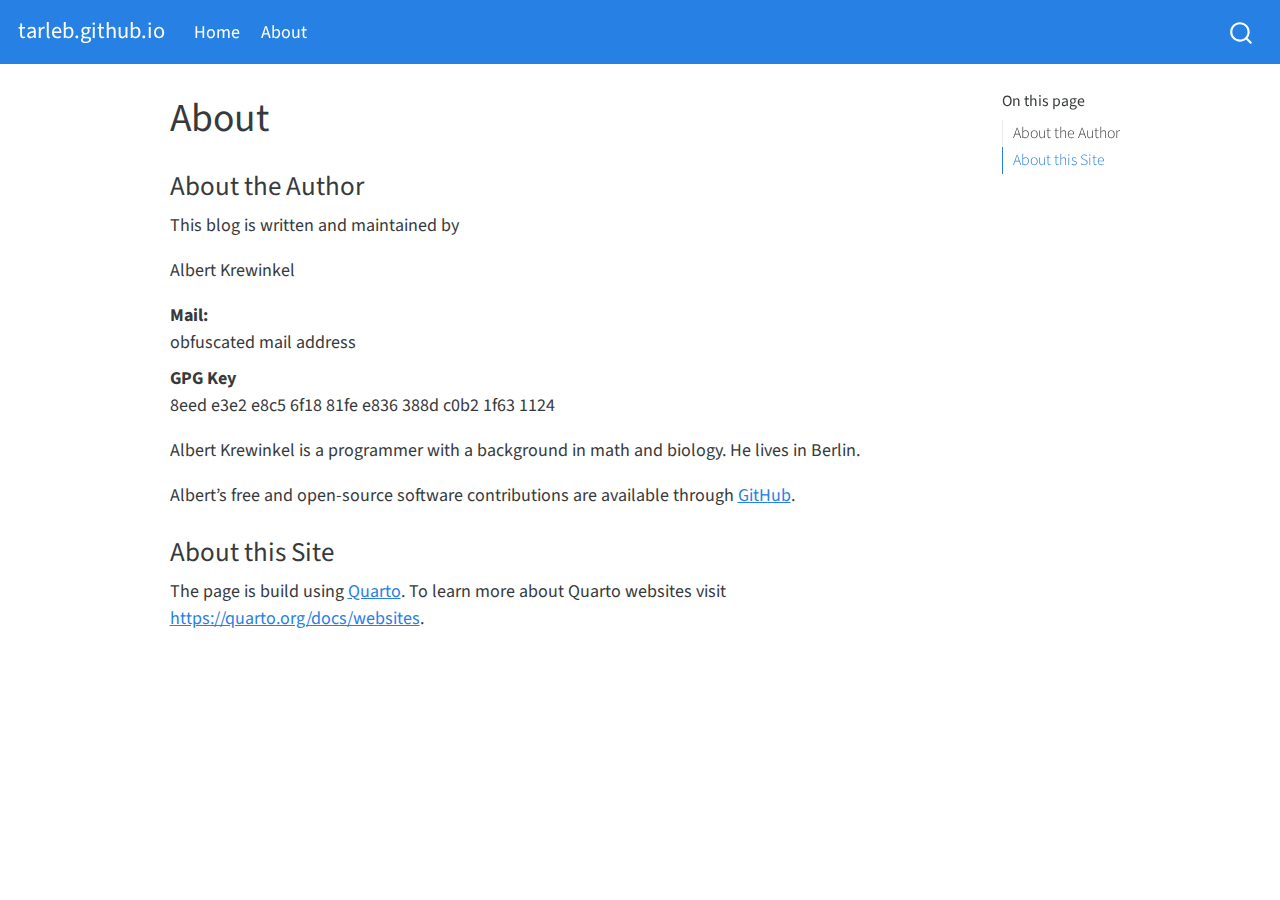
==== about.html @ f4947984 "Built site for gh-pages" ====
<!DOCTYPE html>
<html xmlns="http://www.w3.org/1999/xhtml" lang="en" xml:lang="en"><head>

<meta charset="utf-8">
<meta name="generator" content="quarto-99.9.9">

<meta name="viewport" content="width=device-width, initial-scale=1.0, user-scalable=yes">


<title>tarleb.github.io - About</title>
<style>
code{white-space: pre-wrap;}
span.smallcaps{font-variant: small-caps;}
span.underline{text-decoration: underline;}
div.column{display: inline-block; vertical-align: top; width: 50%;}
div.hanging-indent{margin-left: 1.5em; text-indent: -1.5em;}
ul.task-list{list-style: none;}
</style>


<script src="site_libs/quarto-nav/quarto-nav.js"></script>
<script src="site_libs/quarto-nav/headroom.min.js"></script>
<script src="site_libs/clipboard/clipboard.min.js"></script>
<script src="site_libs/quarto-search/autocomplete.umd.js"></script>
<script src="site_libs/quarto-search/fuse.min.js"></script>
<script src="site_libs/quarto-search/quarto-search.js"></script>
<meta name="quarto:offset" content="./">
<script src="site_libs/quarto-html/quarto.js"></script>
<script src="site_libs/quarto-html/popper.min.js"></script>
<script src="site_libs/quarto-html/tippy.umd.min.js"></script>
<script src="site_libs/quarto-html/anchor.min.js"></script>
<link href="site_libs/quarto-html/tippy.css" rel="stylesheet">
<link href="site_libs/quarto-html/quarto-syntax-highlighting.css" rel="stylesheet" id="quarto-text-highlighting-styles">
<script src="site_libs/bootstrap/bootstrap.min.js"></script>
<link href="site_libs/bootstrap/bootstrap-icons.css" rel="stylesheet">
<link href="site_libs/bootstrap/bootstrap.min.css" rel="stylesheet" id="quarto-bootstrap" data-mode="light">
<script id="quarto-search-options" type="application/json">{
  "location": "navbar",
  "copy-button": false,
  "collapse-after": 3,
  "panel-placement": "end",
  "type": "overlay",
  "limit": 20,
  "language": {
    "search-no-results-text": "No results",
    "search-matching-documents-text": "matching documents",
    "search-copy-link-title": "Copy link to search",
    "search-hide-matches-text": "Hide additional matches",
    "search-more-match-text": "more match in this document",
    "search-more-matches-text": "more matches in this document",
    "search-clear-button-title": "Clear",
    "search-detached-cancel-button-title": "Cancel",
    "search-submit-button-title": "Submit"
  }
}</script>


<link rel="stylesheet" href="styles.css">
</head>

<body class="nav-fixed">

<div id="quarto-search-results"></div>
  <header id="quarto-header" class="headroom fixed-top">
    <nav class="navbar navbar-expand-lg navbar-dark ">
      <div class="navbar-container container-fluid">
      <a class="navbar-brand" href="./index.html">
    <span class="navbar-title">tarleb.github.io</span>
  </a>
          <button class="navbar-toggler" type="button" data-bs-toggle="collapse" data-bs-target="#navbarCollapse" aria-controls="navbarCollapse" aria-expanded="false" aria-label="Toggle navigation" onclick="if (window.quartoToggleHeadroom) { window.quartoToggleHeadroom(); }">
  <span class="navbar-toggler-icon"></span>
</button>
          <div class="collapse navbar-collapse" id="navbarCollapse">
            <ul class="navbar-nav navbar-nav-scroll me-auto">
  <li class="nav-item">
    <a class="nav-link" href="./index.html">Home</a>
  </li>  
  <li class="nav-item">
    <a class="nav-link active" href="./about.html" aria-current="page">About</a>
  </li>  
</ul>
              <div id="quarto-search" class="" title="Search"></div>
          </div> <!-- /navcollapse -->
      </div> <!-- /container-fluid -->
    </nav>
</header>
<!-- content -->
<div id="quarto-content" class="quarto-container page-columns page-rows-contents page-layout-article page-navbar">
<!-- sidebar -->
<!-- margin-sidebar -->
    <div id="quarto-margin-sidebar" class="sidebar margin-sidebar">
        <nav id="TOC" role="doc-toc">
    <h2 id="toc-title">On this page</h2>
   
  <ul>
  <li><a href="#about-the-author" id="toc-about-the-author" class="nav-link active" data-scroll-target="#about-the-author">About the Author</a></li>
  <li><a href="#about-this-site" id="toc-about-this-site" class="nav-link" data-scroll-target="#about-this-site">About this Site</a></li>
  </ul>
</nav>
    </div>
<!-- main -->
<main class="content" id="quarto-document-content">

<header id="title-block-header" class="quarto-title-block default">
<div class="quarto-title">
<h1 class="title">About</h1>
</div>



<div class="quarto-title-meta">

    
    
  </div>
  

</header>

<section id="about-the-author" class="level3">
<h3 class="anchored" data-anchor-id="about-the-author">About the Author</h3>
<p>This blog is written and maintained by</p>
<div id="albertkrewinkel" vocab="http://schema.org/" typeof="Person">
<p><span property="name">Albert Krewinkel</span></p>
<dl>
<dt>Mail:</dt>
<dd>
<span class="obfuscated-mail-address" data-domain="zeitkraut.de" data-user="albert">obfuscated mail address</span>
</dd>
<dt>GPG Key</dt>
<dd>
8eed e3e2 e8c5 6f18 81fe e836 388d c0b2 1f63 1124
</dd>
</dl>
</div>
<p>Albert Krewinkel is a programmer with a background in math and biology. He lives in Berlin.</p>
<p>Albert’s free and open-source software contributions are available through <a href="https://github.com/tarleb/">GitHub</a>.</p>
</section>
<section id="about-this-site" class="level3">
<h3 class="anchored" data-anchor-id="about-this-site">About this Site</h3>
<p>The page is build using <a href="https://quarto.org">Quarto</a>. To learn more about Quarto websites visit <a href="https://quarto.org/docs/websites" class="uri">https://quarto.org/docs/websites</a>.</p>


</section>

</main> <!-- /main -->
<script id="quarto-html-after-body" type="application/javascript">
window.document.addEventListener("DOMContentLoaded", function (event) {
  const toggleBodyColorMode = (bsSheetEl) => {
    const mode = bsSheetEl.getAttribute("data-mode");
    const bodyEl = window.document.querySelector("body");
    if (mode === "dark") {
      bodyEl.classList.add("quarto-dark");
      bodyEl.classList.remove("quarto-light");
    } else {
      bodyEl.classList.add("quarto-light");
      bodyEl.classList.remove("quarto-dark");
    }
  }
  const toggleBodyColorPrimary = () => {
    const bsSheetEl = window.document.querySelector("link#quarto-bootstrap");
    if (bsSheetEl) {
      toggleBodyColorMode(bsSheetEl);
    }
  }
  toggleBodyColorPrimary();  
  const icon = "";
  const anchorJS = new window.AnchorJS();
  anchorJS.options = {
    placement: 'right',
    icon: icon
  };
  anchorJS.add('.anchored');
  const clipboard = new window.ClipboardJS('.code-copy-button', {
    target: function(trigger) {
      return trigger.previousElementSibling;
    }
  });
  clipboard.on('success', function(e) {
    // button target
    const button = e.trigger;
    // don't keep focus
    button.blur();
    // flash "checked"
    button.classList.add('code-copy-button-checked');
    var currentTitle = button.getAttribute("title");
    button.setAttribute("title", "Copied!");
    setTimeout(function() {
      button.setAttribute("title", currentTitle);
      button.classList.remove('code-copy-button-checked');
    }, 1000);
    // clear code selection
    e.clearSelection();
  });
  function tippyHover(el, contentFn) {
    const config = {
      allowHTML: true,
      content: contentFn,
      maxWidth: 500,
      delay: 100,
      arrow: false,
      appendTo: function(el) {
          return el.parentElement;
      },
      interactive: true,
      interactiveBorder: 10,
      theme: 'quarto',
      placement: 'bottom-start'
    };
    window.tippy(el, config); 
  }
  const noterefs = window.document.querySelectorAll('a[role="doc-noteref"]');
  for (var i=0; i<noterefs.length; i++) {
    const ref = noterefs[i];
    tippyHover(ref, function() {
      let href = ref.getAttribute('href');
      try { href = new URL(href).hash; } catch {}
      const id = href.replace(/^#\/?/, "");
      const note = window.document.getElementById(id);
      return note.innerHTML;
    });
  }
  var bibliorefs = window.document.querySelectorAll('a[role="doc-biblioref"]');
  for (var i=0; i<bibliorefs.length; i++) {
    const ref = bibliorefs[i];
    const cites = ref.parentNode.getAttribute('data-cites').split(' ');
    tippyHover(ref, function() {
      var popup = window.document.createElement('div');
      cites.forEach(function(cite) {
        var citeDiv = window.document.createElement('div');
        citeDiv.classList.add('hanging-indent');
        citeDiv.classList.add('csl-entry');
        var biblioDiv = window.document.getElementById('ref-' + cite);
        if (biblioDiv) {
          citeDiv.innerHTML = biblioDiv.innerHTML;
        }
        popup.appendChild(citeDiv);
      });
      return popup.innerHTML;
    });
  }
});
</script>
</div> <!-- /content -->



</body></html>
---- site_libs/quarto-html/tippy.css ----
.tippy-box[data-animation=fade][data-state=hidden]{opacity:0}[data-tippy-root]{max-width:calc(100vw - 10px)}.tippy-box{position:relative;background-color:#333;color:#fff;border-radius:4px;font-size:14px;line-height:1.4;white-space:normal;outline:0;transition-property:transform,visibility,opacity}.tippy-box[data-placement^=top]>.tippy-arrow{bottom:0}.tippy-box[data-placement^=top]>.tippy-arrow:before{bottom:-7px;left:0;border-width:8px 8px 0;border-top-color:initial;transform-origin:center top}.tippy-box[data-placement^=bottom]>.tippy-arrow{top:0}.tippy-box[data-placement^=bottom]>.tippy-arrow:before{top:-7px;left:0;border-width:0 8px 8px;border-bottom-color:initial;transform-origin:center bottom}.tippy-box[data-placement^=left]>.tippy-arrow{right:0}.tippy-box[data-placement^=left]>.tippy-arrow:before{border-width:8px 0 8px 8px;border-left-color:initial;right:-7px;transform-origin:center left}.tippy-box[data-placement^=right]>.tippy-arrow{left:0}.tippy-box[data-placement^=right]>.tippy-arrow:before{left:-7px;border-width:8px 8px 8px 0;border-right-color:initial;transform-origin:center right}.tippy-box[data-inertia][data-state=visible]{transition-timing-function:cubic-bezier(.54,1.5,.38,1.11)}.tippy-arrow{width:16px;height:16px;color:#333}.tippy-arrow:before{content:"";position:absolute;border-color:transparent;border-style:solid}.tippy-content{position:relative;padding:5px 9px;z-index:1}
---- site_libs/quarto-html/quarto-syntax-highlighting.css ----
/* quarto syntax highlight colors */
:root {
  --quarto-hl-ot-color: #003B4F;
  --quarto-hl-at-color: #657422;
  --quarto-hl-ss-color: #20794D;
  --quarto-hl-an-color: #5E5E5E;
  --quarto-hl-fu-color: #4758AB;
  --quarto-hl-st-color: #20794D;
  --quarto-hl-cf-color: #003B4F;
  --quarto-hl-op-color: #5E5E5E;
  --quarto-hl-er-color: #AD0000;
  --quarto-hl-bn-color: #AD0000;
  --quarto-hl-al-color: #AD0000;
  --quarto-hl-va-color: #111111;
  --quarto-hl-bu-color: inherit;
  --quarto-hl-ex-color: inherit;
  --quarto-hl-pp-color: #AD0000;
  --quarto-hl-in-color: #5E5E5E;
  --quarto-hl-vs-color: #20794D;
  --quarto-hl-wa-color: #5E5E5E;
  --quarto-hl-do-color: #5E5E5E;
  --quarto-hl-im-color: #00769E;
  --quarto-hl-ch-color: #20794D;
  --quarto-hl-dt-color: #AD0000;
  --quarto-hl-fl-color: #AD0000;
  --quarto-hl-co-color: #5E5E5E;
  --quarto-hl-cv-color: #5E5E5E;
  --quarto-hl-cn-color: #8f5902;
  --quarto-hl-sc-color: #5E5E5E;
  --quarto-hl-dv-color: #AD0000;
  --quarto-hl-kw-color: #003B4F;
}

/* other quarto variables */
:root {
  --quarto-font-monospace: SFMono-Regular, Menlo, Monaco, Consolas, "Liberation Mono", "Courier New", monospace;
}

pre > code.sourceCode > span {
  color: #003B4F;
}

code span {
  color: #003B4F;
}

code.sourceCode > span {
  color: #003B4F;
}

div.sourceCode,
div.sourceCode pre.sourceCode {
  color: #003B4F;
}

code span.ot {
  color: #003B4F;
}

code span.at {
  color: #657422;
}

code span.ss {
  color: #20794D;
}

code span.an {
  color: #5E5E5E;
}

code span.fu {
  color: #4758AB;
}

code span.st {
  color: #20794D;
}

code span.cf {
  color: #003B4F;
}

code span.op {
  color: #5E5E5E;
}

code span.er {
  color: #AD0000;
}

code span.bn {
  color: #AD0000;
}

code span.al {
  color: #AD0000;
}

code span.va {
  color: #111111;
}

code span.pp {
  color: #AD0000;
}

code span.in {
  color: #5E5E5E;
}

code span.vs {
  color: #20794D;
}

code span.wa {
  color: #5E5E5E;
  font-style: italic;
}

code span.do {
  color: #5E5E5E;
  font-style: italic;
}

code span.im {
  color: #00769E;
}

code span.ch {
  color: #20794D;
}

code span.dt {
  color: #AD0000;
}

code span.fl {
  color: #AD0000;
}

code span.co {
  color: #5E5E5E;
}

code span.cv {
  color: #5E5E5E;
  font-style: italic;
}

code span.cn {
  color: #8f5902;
}

code span.sc {
  color: #5E5E5E;
}

code span.dv {
  color: #AD0000;
}

code span.kw {
  color: #003B4F;
}

.prevent-inlining {
  content: "</";
}

/*# sourceMappingURL=debc5d5d77c3f9108843748ff7464032.css.map */
---- styles.css ----
/* css styles */
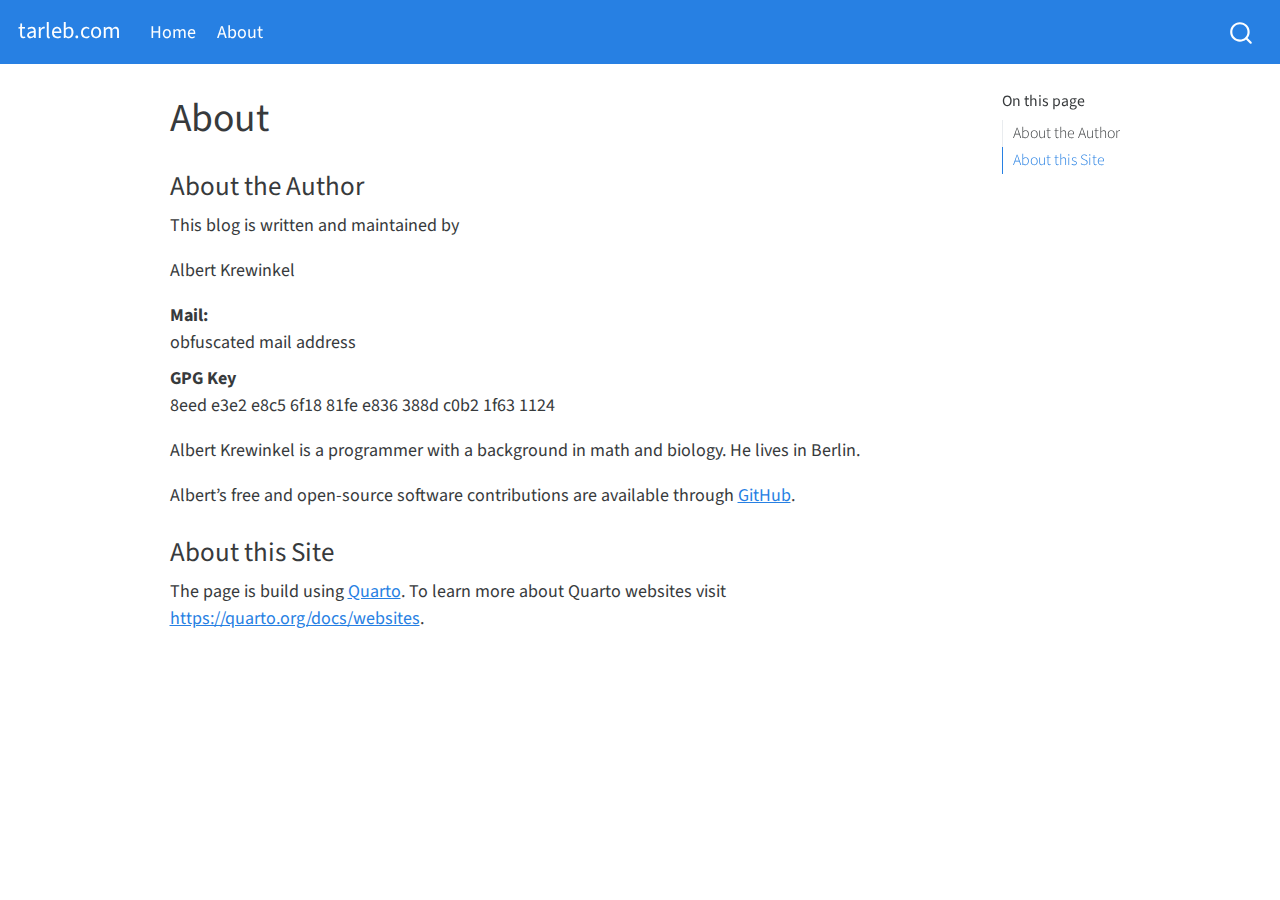
==== commit 9bab173d: "Built site for gh-pages" ====
--- a/about.html
+++ b/about.html
@@ -7,7 +7,7 @@
 <meta name="viewport" content="width=device-width, initial-scale=1.0, user-scalable=yes">
 
 
-<title>tarleb.github.io - About</title>
+<title>tarleb.com - About</title>
 <style>
 code{white-space: pre-wrap;}
 span.smallcaps{font-variant: small-caps;}
@@ -65,7 +65,7 @@
     <nav class="navbar navbar-expand-lg navbar-dark ">
       <div class="navbar-container container-fluid">
       <a class="navbar-brand" href="./index.html">
-    <span class="navbar-title">tarleb.github.io</span>
+    <span class="navbar-title">tarleb.com</span>
   </a>
           <button class="navbar-toggler" type="button" data-bs-toggle="collapse" data-bs-target="#navbarCollapse" aria-controls="navbarCollapse" aria-expanded="false" aria-label="Toggle navigation" onclick="if (window.quartoToggleHeadroom) { window.quartoToggleHeadroom(); }">
   <span class="navbar-toggler-icon"></span>
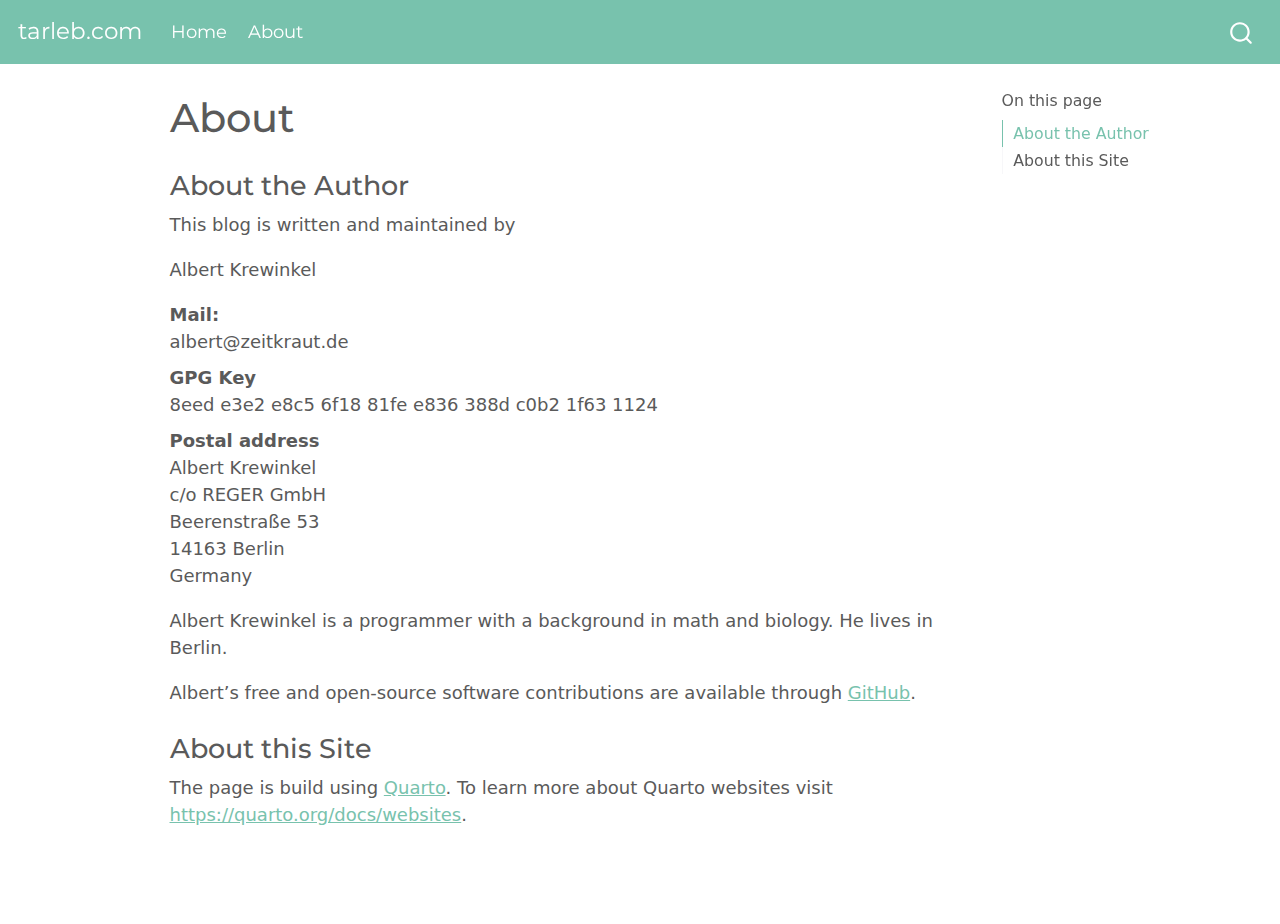
==== commit eff239b6: "Built site for gh-pages" ====
--- a/about.html
+++ b/about.html
@@ -2,7 +2,7 @@
 <html xmlns="http://www.w3.org/1999/xhtml" lang="en" xml:lang="en"><head>
 
 <meta charset="utf-8">
-<meta name="generator" content="quarto-99.9.9">
+<meta name="generator" content="quarto-1.0.38">
 
 <meta name="viewport" content="width=device-width, initial-scale=1.0, user-scalable=yes">
 
@@ -125,11 +125,21 @@
 <dl>
 <dt>Mail:</dt>
 <dd>
-<span class="obfuscated-mail-address" data-domain="zeitkraut.de" data-user="albert">obfuscated mail address</span>
+<span class="obfuscated-mail-address" data-domain="zeitkraut.de" data-user="albert"><span>obfuscated mail address</span></span>
 </dd>
 <dt>GPG Key</dt>
 <dd>
 8eed e3e2 e8c5 6f18 81fe e836 388d c0b2 1f63 1124
+</dd>
+<dt>Postal address</dt>
+<dd>
+<div class="address">
+<p>Albert Krewinkel<br>
+c/o REGER GmbH<br>
+Beerenstraße 53<br>
+14163 Berlin<br>
+Germany</p>
+</div>
 </dd>
 </dl>
 </div>
